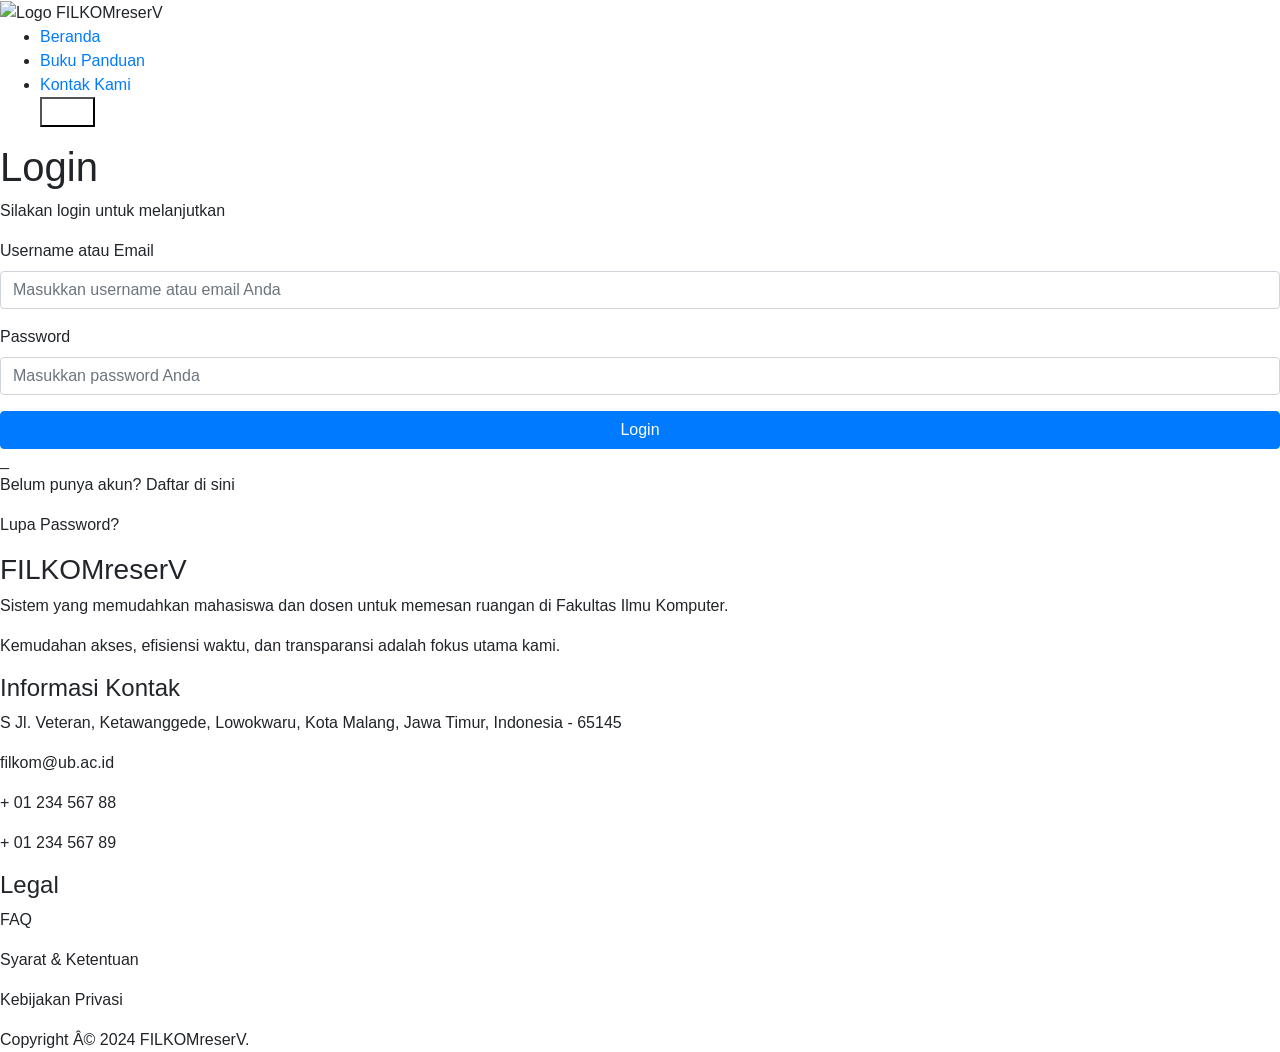
==== page/dashboard-admin.html @ 0208ba80 "release: v1.0.0" ====
<!DOCTYPE html>
<html lang="id">
<head>
    <meta charset="UTF-8" />
    <meta name="viewport" content="width=device-width, initial-scale=1.0" />
    <link
        href="https://cdn.jsdelivr.net/npm/remixicon@3.4.0/fonts/remixicon.css"
        rel="stylesheet"
    />
    <link
        rel="stylesheet"
        href="https://cdn.jsdelivr.net/npm/bootstrap@4.0.0/dist/css/bootstrap.min.css"
        integrity="sha384-Gn5384xqQ1aoWXA+058RXPxPg6fy4IWvTNh0E263XmFcJlSAwiGgFAW/dAiS6JXm"
        crossorigin="anonymous"
    />
    <link rel="stylesheet" href="../style/notifikasi.css" />
    <title>Dashboard Admin | FILKOMreserV</title>
</head>

<body>
    <nav>
        <img
            class="logo"
            src="../assets/LOGO.png"
            alt="Logo FILKOMreserV"
            onclick="window.location.href='index.html'"
            style="cursor: pointer;"
        />
        
        <ul class="nav__links">
            <li class="link"><a href="dashboard-admin.html">Dashboard</a></li>
            <button
                id="authButton"
                class="btn"
                style="color: var(--white); background-color: var(--primary-color)"
            >
                Login
            </button>
        </ul>
    </nav>

    <main class="section__container">
        <h1 class="notif-header">Dashboard Admin - Verifikasi Peminjaman</h1>
        <div id="notif-container"></div>
        </main>
    <div class="table-container px-5">
        <table class="table table-striped table-hover">
            <thead class="table-primary">
                <tr style="background-color: #2c3855; color: #ffff">
                    <th>No</th>
                    <th>Nama Peminjam</th>
                    <th>Ruangan</th>
                    <th>Tanggal</th>
                    <th>Waktu</th>
                    <th>Status</th>
                    <th>Aksi</th>
                    <th>Download Berkas</th>
                </tr>
            </thead>
            <tbody id="loanTableBody">
                </tbody>
        </table>
    </div>
    <script>
        async function fetchLoans() {
            const authorizationToken = getCookie("Authorization"); // Mengambil token Authorization dari cookie

            if (!authorizationToken) {
                alert("Anda harus login terlebih dahulu.");
                window.location.href = "login.html"; // Redirect ke halaman login jika tidak ada Authorization
                return;
            }

            try {
                const response = await fetch("https://beaps.vercel.app/notifications", {
                    method: "GET",
                    headers: {
                        Authorization: `Bearer ${authorizationToken}`, // Menambahkan header Authorization
                        "Content-Type": "application/json", // (Opsional) Jika API memerlukan header Content-Type
                    },
                });

                if (!response.ok) {
                    throw new Error(`HTTP error! Status: ${response.status}`);
                }

                const data = await response.json();
                renderLoans(data); // Fungsi untuk menampilkan data peminjaman
            } catch (error) {
                console.error("Error fetching loan data:", error);
                alert("Gagal memuat data peminjaman. Silakan coba lagi nanti.");
            }
        }

        function renderLoans(loans) {
            const tableBody = document.getElementById("loanTableBody");
            tableBody.innerHTML = loans
                .map(
                    (loan, index) => `
                    <tr>
                        <td>${index + 1}</td>
                        <td>${loan.username}</td> <td>${loan.room_id || "Tidak tersedia"}</td>
                        <td>${loan.borrow_date || "Tidak tersedia"}</td>
                        <td>${loan.start_time || "Tidak tersedia"} - ${
                        loan.end_time || "Tidak tersedia"
                    }</td>
                        <td>${loan.status || "Pending"}</td>
                        <td>
                            <button class="btn btn-success btn-sm me-2" onclick="verifyLoan(${
                                loan.id
                            }, 'approve')">Terima</button>
                            <button class="btn btn-danger btn-sm" onclick="verifyLoan(${
                                loan.id
                            }, 'reject')">Tolak</button>
                        </td>
                        <td>
                            ${
                                loan.file
                                    ? `<a href="${loan.file}" class="btn btn-primary btn-sm" target="_blank" download>Download</a>`
                                    : "Tidak tersedia"
                            }
                        </td>
                    </tr>
                `
                )
                .join("");
        }
        // Fungsi untuk memverifikasi status peminjaman
        async function verifyLoan(id, action) {
            const authorizationToken = getCookie("Authorization"); // Mengambil token Authorization dari cookie

            if (!authorizationToken) {
                alert("Anda harus login terlebih dahulu.");
                window.location.href = "login.html"; // Redirect ke halaman login jika tidak ada Authorization
                return;
            }

            try {
                // Mengirimkan permintaan untuk memperbarui status peminjaman
                const response = await fetch("https://beaps.vercel.app/update-status", {
                    method: "POST",
                    headers: {
                        "Content-Type": "application/json",
                        Authorization: `Bearer ${authorizationToken}`,
                    },
                    body: JSON.stringify({
                        id: id,
                        status: action === "approve" ? "Diterima" : "Ditolak",
                    }),
                });

                if (!response.ok) {
                    throw new Error(`HTTP error! Status: ${response.status}`);
                }

                const result = await response.json();
                alert(
                    `Peminjaman dengan ID ${id} ${
                        action === "approve" ? "diterima" : "ditolak"
                    }.`
                );

                // Memuat ulang data peminjaman setelah status diperbarui
                await fetchLoans(); // Panggil kembali fetchLoans untuk memuat data terbaru
            } catch (error) {
                console.error("Error updating loan status:", error);
                alert(
                    "Gagal memperbarui status peminjaman. Silakan coba lagi nanti."
                );
            }
        }

        // Fungsi untuk mengambil cookie berdasarkan nama
        function getCookie(name) {
            const value = `; ${document.cookie}`;
            const parts = value.split(`; ${name}=`);
            if (parts.length === 2) return parts.pop().split(";").shift();
        }

        window.onload = async function () {
            const authButton = document.getElementById("authButton");

            // Periksa keberadaan cookie Authorization
            if (document.cookie.includes("Authorization")) {
                authButton.textContent = "Logout"; // Ubah teks menjadi Logout
                authButton.onclick = function () {
                    // Hapus cookie Authorization untuk logout
                    document.cookie =
                        "Authorization=; path=/; expires=Thu, 01 Jan 1970 00:00:00 UTC;";
                    document.cookie =
                        "Username=; path=/; expires=Thu, 01 Jan 1970 00:00:00 UTC;";
                    alert("Anda telah berhasil logout.");
                    window.location.href = "index.html"; // Arahkan ke halaman utama
                };
            } else {
                authButton.textContent = "Login"; // Tetap Login
                authButton.onclick = function () {
                    window.location.href = "login.html"; // Arahkan ke halaman login
                };
            }
            // Mengecek apakah cookie Username ada
            const username = getCookie("Username");

            if (!username) {
                // Jika tidak ada cookie Username, arahkan ke halaman login
                window.location.href = "login.html";
                return;
            }

            // Verifikasi peran pengguna dengan meminta data dari server
            await verifyRole(username);

            // Muat data awal dari API
            fetchLoans();
        };

        // Fungsi untuk memverifikasi peran pengguna dengan mendapatkan data dari /users
        async function verifyRole(username) {
            try {
                // Meminta data pengguna dari API
                const response = await fetch("https://beaps.vercel.app/users");
                if (!response.ok) {
                    throw new Error(`HTTP error! Status: ${response.status}`);
                }

                // Parsing JSON respons dan mengakses array users
                const data = await response.json();
                const users = data.users; // Mengakses properti `users` dari respons

                // Cari pengguna dengan username yang sesuai
                const user = users.find((user) => user.username === username);

                if (user) {
                    // Verifikasi peran pengguna
                    if (user.role === "admin") {
                        console.log(`Pengguna ${username} adalah admin.`);
                        // Lanjutkan ke halaman dashboard admin
                    } else {
                        console.log(`Pengguna ${username} bukan admin.`);
                        window.location.href = "index.html"; // Arahkan ke halaman lain jika bukan admin
                    }
                } else {
                    alert(`Pengguna dengan username ${username} tidak ditemukan.`);
                    window.location.href = "login.html"; // Arahkan ke login jika pengguna tidak ditemukan
                }
            } catch (error) {
                console.error("Error fetching user data:", error);
                alert("Gagal memverifikasi peran pengguna. Silakan coba lagi nanti.");
                window.location.href = "login.html"; // Arahkan ke login jika terjadi error
            }
        }
    </script>

    <footer class="footer" id="footer">
        <div class="section__container footer__container">
            <div class="footer__col">
                <h3>FILKOMreserV</h3>
                <p>
                    Sistem yang memudahkan mahasiswa dan dosen untuk memesan ruangan di
                    Fakultas Ilmu Komputer.
                </p>
                <p>
                    Kemudahan akses, efisiensi waktu, dan transparansi adalah fokus
                    utama kami.
                </p>
            </div>
            <div class="footer__col">
                <h4>Informasi Kontak</h4>
                <p>
                    Jl. Veteran, Ketawanggede, Lowokwaru, Kota Malang, Jawa Timur,
                    Indonesia - 65145
                </p>
                <p>filkom@ub.ac.id</p>
                <p>+ 01 234 567 88</p>
                <p>+ 01 234 567 89</p>
            </div>
            <div class="footer__col">
                <h4>Legal</h4>
                <p>FAQ</p>
                <p>Syarat & Ketentuan</p>
                <p>Kebijakan Privasi</p>
            </div>
        </div>
        <div class="footer__bar">Copyright © 2024 FILKOMreserV.</div>
    </footer>
</body>
</html>
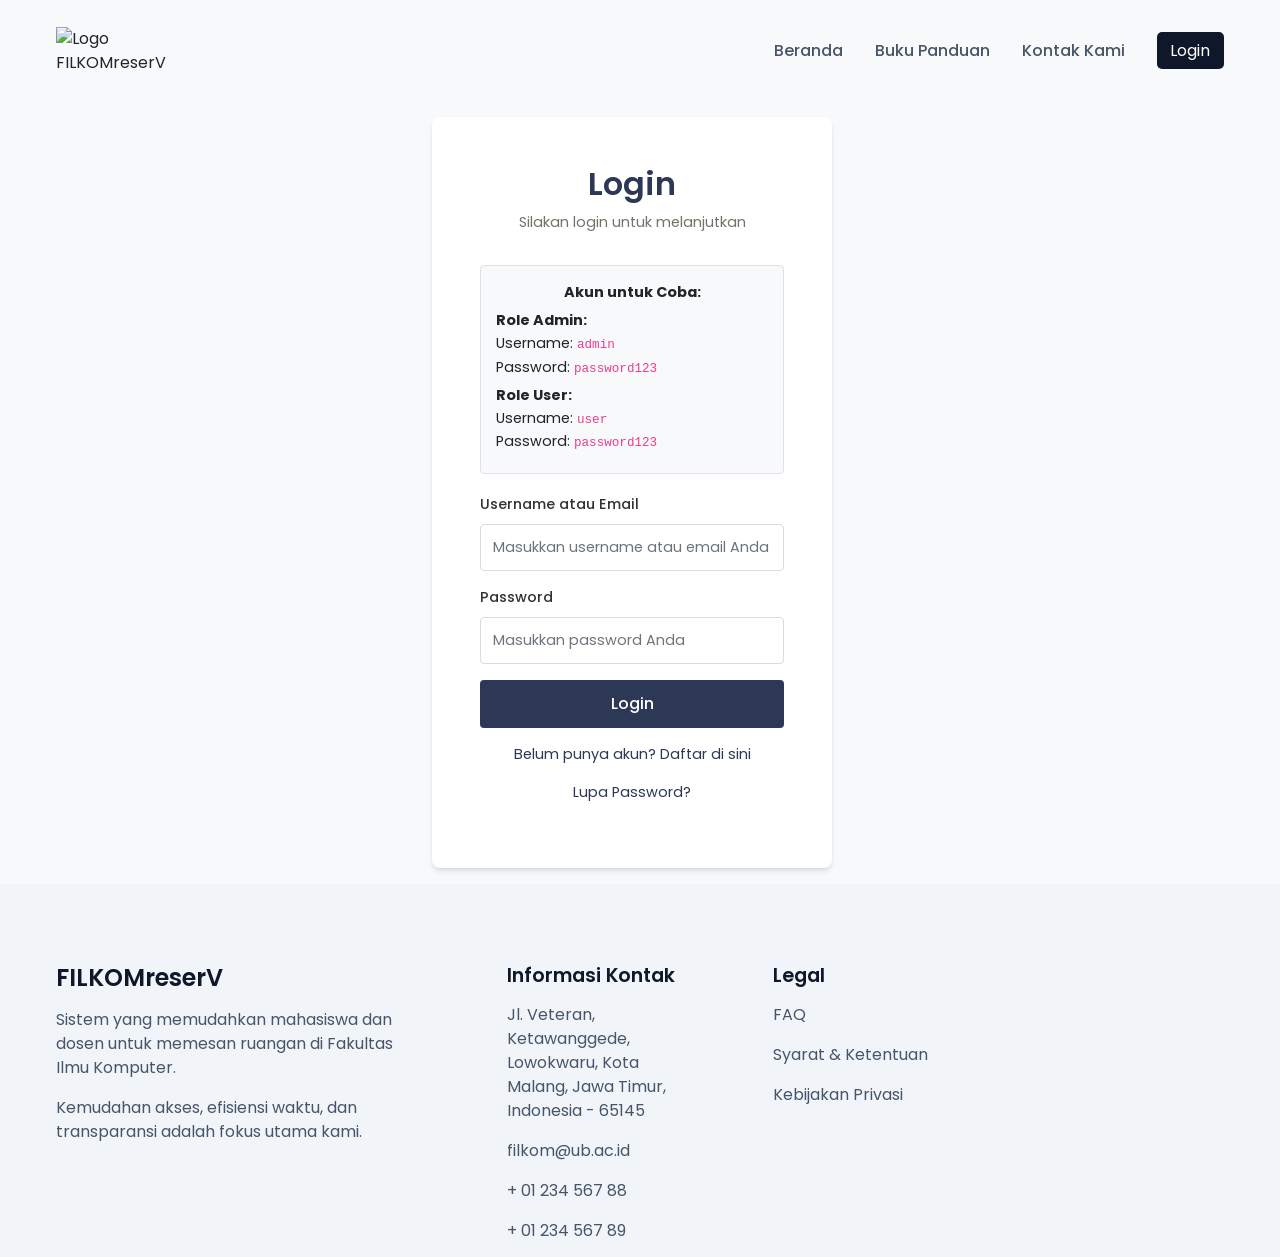
==== commit d9fbc7c7: "style: enhance UI/UX with modern slate color palette and soft shadows" ====
--- a/page/dashboard-admin.html
+++ b/page/dashboard-admin.html
@@ -46,7 +46,7 @@
     <div class="table-container px-5">
         <table class="table table-striped table-hover">
             <thead class="table-primary">
-                <tr style="background-color: #2c3855; color: #ffff">
+                <tr style="background-color: var(--primary-color); color: #ffff">
                     <th>No</th>
                     <th>Nama Peminjam</th>
                     <th>Ruangan</th>
--- a/style/notifikasi.css
+++ b/style/notifikasi.css
@@ -0,0 +1,301 @@
+@import url("https://fonts.googleapis.com/css2?family=Poppins:wght@400;500;600;700;800&display=swap");
+:root {
+    --primary-color: #0F172A;
+    --primary-color-dark: #1E293B;
+    --primary-color-light: #334155;
+    --accent-color: #3B82F6;
+    --accent-color-hover: #2563EB;
+    --text-dark: #0F172A;
+    --text-light: #475569;
+    --text-muted: #94A3B8;
+    --background-light: #F8FAFC;
+    --extra-light: #F1F5F9;
+    --white: #ffffff;
+    --max-width: 1200px;
+    --shadow-sm: 0 1px 2px 0 rgb(0 0 0 / 0.05);
+    --shadow-md: 0 4px 6px -1px rgb(0 0 0 / 0.1), 0 2px 4px -2px rgb(0 0 0 / 0.1);
+    --shadow-lg: 0 10px 15px -3px rgb(0 0 0 / 0.1), 0 4px 6px -4px rgb(0 0 0 / 0.1);
+    --radius-md: 0.5rem;
+    --radius-lg: 1rem;
+    --radius-xl: 1.5rem;
+    --radius-2xl: 2rem;
+}
+
+h1.notif-header {
+    font-size: 30px;
+    padding: 20px;
+    text-align: center;
+}
+
+body {
+    font-family: "Poppins", sans-serif;
+}
+
+* {
+    margin: 0;
+    padding: 0;
+    box-sizing: border-box;
+}
+
+.footer {
+    background-color: var(--extra-light);
+}
+
+.footer__container {
+    display: grid;
+    grid-template-columns: 2fr repeat(3, 1fr);
+    gap: 5rem;
+}
+
+.footer__col h3 {
+    margin-bottom: 1rem;
+    font-size: 1.5rem;
+    font-weight: 600;
+    color: var(--text-dark);
+}
+
+.footer__col h4 {
+    margin-bottom: 1rem;
+    font-size: 1.2rem;
+    font-weight: 600;
+    color: var(--text-dark);
+}
+
+.footer__col p {
+    margin-bottom: 1rem;
+    color: var(--text-light);
+    cursor: pointer;
+    transition: 0.3s;
+}
+
+.footer__col ul {
+    margin-bottom: 1rem;
+    color: var(--text-light);
+    cursor: pointer;
+    transition: 0.3s;
+}
+
+.footer__col p:hover {
+    color: var(--text-dark);
+}
+
+.footer__bar {
+    position: relative;
+    max-width: var(--max-width);
+    margin: auto;
+    padding: 1rem;
+    font-size: 0.9rem;
+    font-weight: 500;
+    color: var(--text-light);
+    text-align: right;
+    overflow: hidden;
+}
+
+.footer__bar::before {
+    position: absolute;
+    content: "";
+    top: 50%;
+    right: 18rem;
+    transform: translateY(-50%);
+    width: 35rem;
+    height: 2px;
+    background-color: var(--text-light);
+}
+
+
+/* Gaya untuk status diterima */
+
+.notifikasi__card.diterima {
+    border-left: 5px solid green;
+    background-color: #ffffff;
+}
+
+
+/* Gaya untuk status proses */
+
+.notifikasi__card.proses {
+    border-left: 5px solid orange;
+    background-color: #ffffff;
+}
+
+.status-processing {
+    color: orange;
+}
+
+
+/* Gaya untuk status ditolak */
+
+.notifikasi__card.ditolak {
+    border-left: 5px solid red;
+    background-color: #ffffff;
+}
+
+footer .section__container {
+    max-width: var(--max-width);
+    margin: auto;
+    padding: 5rem 1rem;
+}
+
+main.section__container {
+    max-width: 800px;
+    margin: auto;
+    padding: 3rem 1rem;
+}
+
+.section__header {
+    font-size: 2rem;
+    font-weight: 600;
+    color: var(--text-dark);
+    text-align: center;
+}
+
+h1 {
+    font-size: 2rem;
+    color: var(--primary-color);
+    margin-bottom: 2rem;
+}
+
+.notifikasi__card {
+    margin-bottom: 1.5rem;
+    padding: 1rem 2rem;
+    border-radius: 10px;
+    box-shadow: var(--shadow-md);
+    text-align: left;
+    background-color: var(--white);
+}
+
+.notifikasi__card h3 {
+    margin-bottom: 0.5rem;
+    font-size: 1.5rem;
+    color: var(--primary-color);
+}
+
+.notifikasi__card p {
+    margin: 0.5rem 0;
+    font-size: 1rem;
+    color: var(--text-dark);
+}
+
+.status-accepted {
+    color: var(--accepted-color);
+    font-weight: bold;
+}
+
+.status-rejected {
+    color: var(--rejected-color);
+    font-weight: bold;
+}
+
+.custom-button {
+    background-color: #2C3E50;
+    /* Warna latar belakang */
+    color: white;
+    /* Warna teks */
+    border: none;
+    /* Hilangkan border */
+    border-radius: 10px;
+    /* Membuat sudut membulat */
+    padding: 15px 40px;
+    /* Ruang di dalam tombol */
+    font-size: 16px;
+    /* Ukuran teks */
+    font-weight: bold;
+    /* Tebalkan teks */
+    text-align: center;
+    /* Posisikan teks di tengah */
+    cursor: pointer;
+    /* Ubah kursor menjadi pointer saat hover */
+    display: inline-block;
+    /* Membuat tombol berbentuk blok */
+    box-shadow: var(--shadow-md);
+    /* Tambahkan bayangan */
+    transition: background-color 0.3s, transform 0.3s;
+    /* Tambahkan efek transisi */
+}
+
+
+/* Efek hover */
+
+.custom-button:hover {
+    background-color: #34495E;
+    /* Warna latar lebih gelap saat hover */
+    transform: translateY(-2px);
+    /* Geser tombol sedikit ke atas */
+}
+
+html {
+    scroll-behavior: smooth;
+}
+
+
+/* Efek saat tombol ditekan */
+
+.custom-button:active {
+    transform: translateY(2px);
+    /* Geser tombol sedikit ke bawah */
+    box-shadow: var(--shadow-md);
+    /* Kurangi bayangan */
+}
+
+.logo {
+    width: 10%;
+    margin-top: -15px;
+    cursor: pointer;
+}
+
+@media (width < 600px) {
+    .nav__links {
+        display: none;
+    }
+    .header__container {
+        padding-bottom: 25rem;
+    }
+    .booking__container {
+        flex-direction: column;
+        bottom: -25rem;
+    }
+    .booking__container form {
+        grid-template-columns: repeat(1, 1fr);
+    }
+    .popular__grid {
+        grid-template-columns: repeat(1, 1fr);
+    }
+    .client__grid {
+        grid-template-columns: repeat(1, 1fr);
+    }
+    .footer__container {
+        gap: 2rem;
+    }
+}
+
+nav {
+    max-width: var(--max-width);
+    margin: auto;
+    padding: 2rem 1rem;
+    display: flex;
+    align-items: center;
+    justify-content: space-between;
+}
+
+.nav__logo {
+    font-size: 1.5rem;
+    font-weight: 600;
+    color: var(--text-dark);
+}
+
+.nav__links {
+    list-style: none;
+    display: flex;
+    align-items: center;
+    gap: 2rem;
+}
+
+.link a {
+    font-weight: 500;
+    color: var(--text-light);
+    transition: 0.3s;
+}
+
+.link a:hover {
+    color: var(--primary-color);
+}
